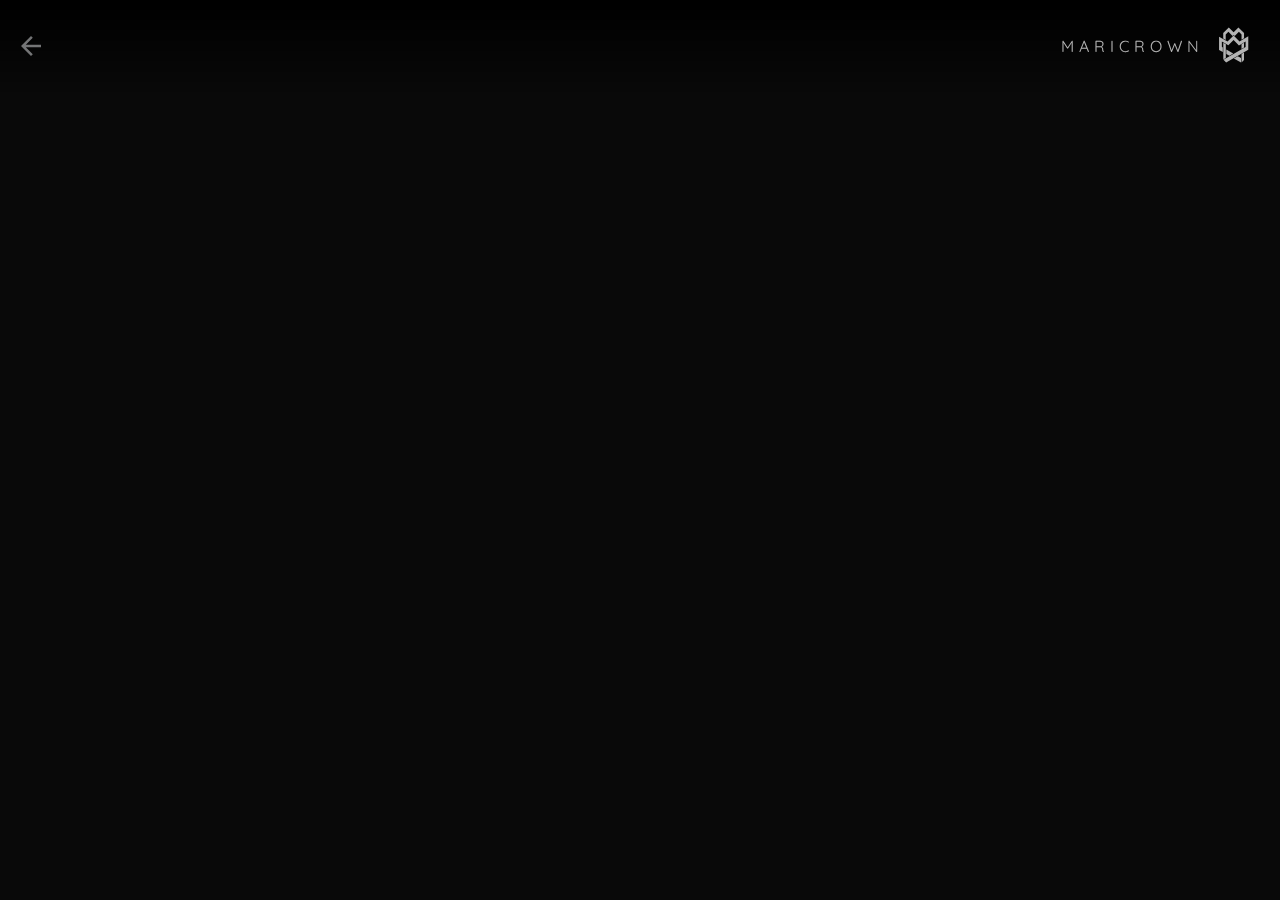
==== toDoListApp/index.html @ 6d2681cc "fixed weather app responsiveness" ====
<!DOCTYPE html>
<html lang="en">
<head>
    <meta charset="UTF-8">
    <meta name="viewport" content="width=device-width, initial-scale=1.0">
    <link rel="icon" href="../assets/favicon.svg">
    <title>Maricrown | ToDoList</title>
    <link rel="stylesheet" href="./style.css">
    <link rel="stylesheet" href="../style.css">
</head>
<body>
    <nav>
        <a onclick="window.history.go(-1); return false;" style="margin: 0; margin-right: auto;">
            <svg class="returnArrow" xmlns="http://www.w3.org/2000/svg" height="30px" viewBox="0 -960 960 960" width="30px" fill="#e8eaed"><path d="m313-440 224 224-57 56-320-320 320-320 57 56-224 224h487v80H313Z"/></svg>
        </a>
        <abbr title="Go to maricrow.com" style="text-decoration: none;">
            <a href="https://maricrown.com" tool>
                MARICROWN
                <svg class="home-link" width="60" height="60" viewBox="0 0 1080 1080" xmlns="http://www.w3.org/2000/svg"  fill="#ffffff">
                    <path d="m 271.32834,611.82483 67.06336,37.33589 V 565.1394 l -16.94839,-9.78516 v -95.27702 l 116.43841,67.22575 94.57549,-94.57549 96.50032,96.50032 120.286,-69.44716 v 97.59388 L 350.22107,787.75025 398.72576,836.25494 797.00577,606.30786 V 366.60232 L 639.60169,457.47961 533.06877,350.94668 423.59073,460.42471 271.36391,372.53651 Z" />
                    <path d="M 392.67901,755.38923 V 507.85714 l -45.28132,-26.14318 10e-4,299.81535 z" />
                    <path d="m 457.61418,716.2532 68.80445,-39.72427 -124.31592,-71.77383 -0.0201,80.47927 z" />
                    <path d="m 606.48263,723.93304 60.06021,32.54526 v 81.79679 L 537.47095,763.76013 Z" />
                    <path d="M 675.90569,836.67369 V 684.47936 l 44.02952,-25.42045 v 133.24383 z" />
                    <path d="m 720.5,483 -45.04511,26.0068 V 592 l 45.02662,-25.99613 z" />
                    <path d="m 675.75,428 45.02179,-25.99335 V 307.75 L 619.88589,206.8641 532.875,293.875 446,207 346,307 v 98.75 l 44.76282,25.84382 V 334.25 L 439.75641,285.25641 514,359.5 l 18.75,-18.75 19.625,19.625 75.75,-75.75 L 675.5,332 Z" />
                </svg>
            </a>
        </abbr>
    </nav>
</body>
</html>
---- style.css ----
@import url('https://fonts.googleapis.com/css?family=Quicksand');
*{
    margin: 0;
    padding: 0;
    transition: background-color .3s, width.3s, height .3s;
    
} 
body{
    color: white;
    width: 100vw;
    height: 100vh;
    font-family: 'Quicksand';
    background-color:  rgb(9, 9, 9);
    justify-content: center;
    align-items: center;
    display: flex;
    text-align: center;
}

.content{
    width: 100vw;
    height: 100vh;
    align-content: center;
    padding-inline: 3rem;
}

nav{
    color: white;
    position: fixed;
    display: flex;
    flex-direction: row;
    justify-content: flex-end;
    backdrop-filter: blur(1px);
    padding: 1rem;
    top: 0;
    left: 0;
    right: 0;
    height: fit-content;
    z-index: 2;
    text-transform: uppercase;
    letter-spacing: 3px;
    background: linear-gradient(black,transparent);
    align-items: center;
}

nav .returnArrow{
    cursor: pointer;
    float: left;
    margin-right: auto;
    opacity: .7;
    transition: all .5s;
}
nav .returnArrow:hover{
    opacity: 1;
    fill: #de9a34;
}

nav a{
    display: flex;
    height: fit-content;
    color: white;
    text-decoration: none;
    letter-spacing:5px;
    align-items: center;
    opacity: .7;
    transition: all .3s;
    margin-left: auto;
}
nav a:hover{
    opacity: 1;
    letter-spacing: 8px;
}

.projectCard{
    margin-top: 1rem;
    cursor: pointer;
    max-width: 48vw;
    display: flex;
    flex-direction: row;
    color: white;
    width: fit-content;
    opacity: .6;
    transition: .3s;
}
.projectCard h3{
    transition: all .3s;
}
.projectCard a{
    text-decoration: none;
    color: white;
    display: flex;
}
.projectCard:hover {
    opacity: 1;
    transform: translateY(-20%);
}
.projectCard:active{
    color: #de9a34;
}

.projectCard:hover h3{
    letter-spacing: 8px;
    text-decoration: line-through;
    color: #de9a34;
}

.projectNumber{
    font-size: 50px;
    margin-right: 1rem;
}

.projectDetails{
    text-align: left;
    align-content: center;
    text-transform: uppercase;
    letter-spacing: 5px;
}
.projectDetails p{
    font-size: 10px;
}

@media (max-width: 1000px){
    .projectCard{
        max-width: 100%;
    }    
}
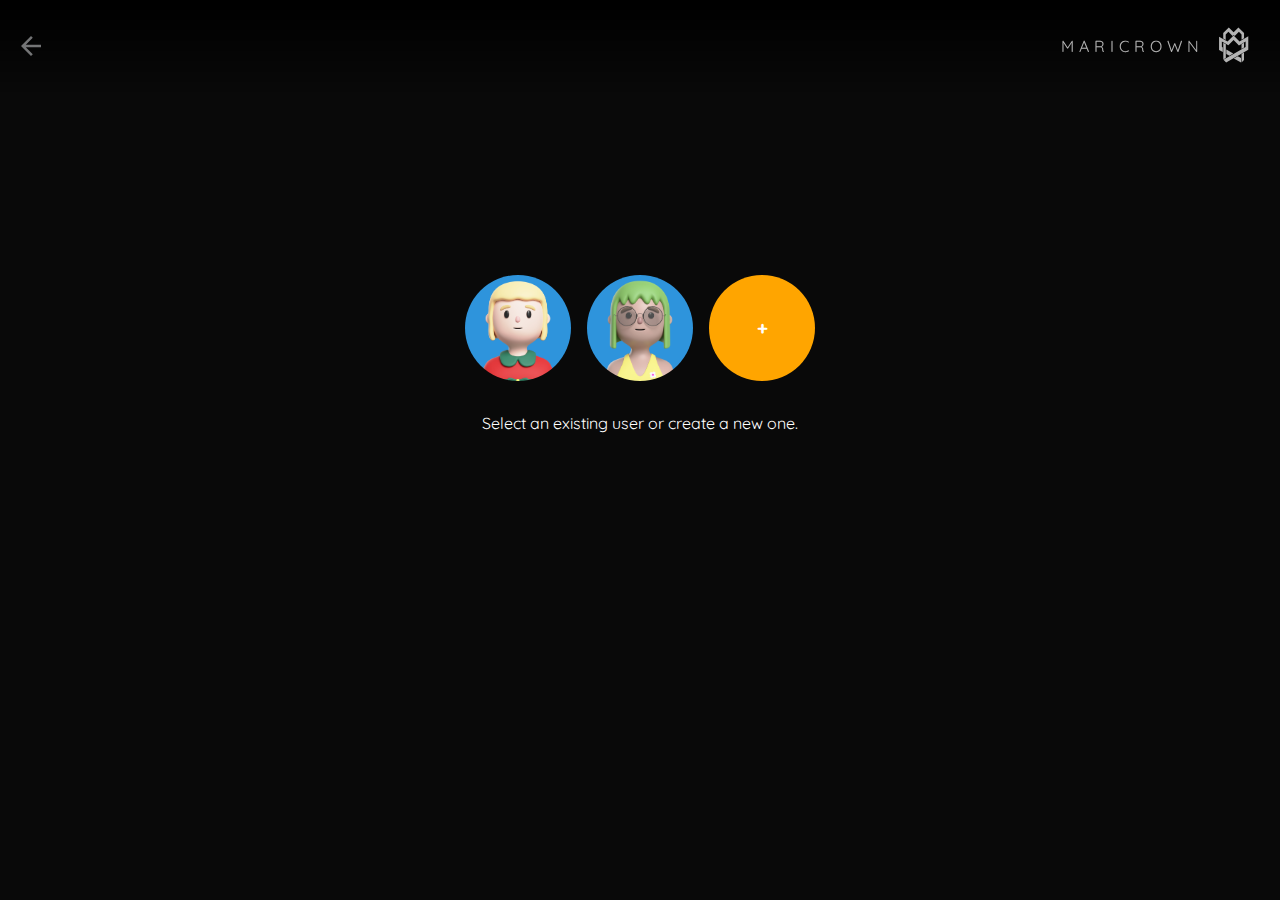
==== commit 9599e60d: "ToDoListApp update" ====
--- a/toDoListApp/index.html
+++ b/toDoListApp/index.html
@@ -9,6 +9,17 @@
     <link rel="stylesheet" href="../style.css">
 </head>
 <body>
+    <div id="alertOverlay" class="alert">
+        <div class="alertContent">
+            <div id="alertMessage" class="alertMessage">
+                Message goes here!
+            </div>
+            <div class="alertOptions">
+                <button class="customButton expanded" onclick="toggleAlertOverlay()"><img src="../assets/closingX.svg"/>Cancel</button>
+                <button id="alertOkButton" class="customButton expanded"><img src="../assets/check.svg"/>Ok</button>
+            </div>
+        </div>
+    </div>
     <nav>
         <a onclick="window.history.go(-1); return false;" style="margin: 0; margin-right: auto;">
             <svg class="returnArrow" xmlns="http://www.w3.org/2000/svg" height="30px" viewBox="0 -960 960 960" width="30px" fill="#e8eaed"><path d="m313-440 224 224-57 56-320-320 320-320 57 56-224 224h487v80H313Z"/></svg>
@@ -28,5 +39,103 @@
             </a>
         </abbr>
     </nav>
+    <div class="toDoListApp">
+        <div id="loginView" class="login">
+            <div class="row">
+                <div id="loginUserThumbnails" class="profiles">
+                 
+                </div>
+                <div class="newProfile" onclick="{toggleNewUserView(); toggleLoginView();}">
+                    <h3>
+                        +
+                    </h3>
+                </div>
+
+            </div>
+            <div class="loginTitle">
+                Select an existing user or create a new one.
+            </div>
+        </div>
+
+        <div id="newUserView" class="newUserView">
+            <div class="newUserViewTitle">
+                <button class="mainButton" onclick="returnFromNewUserView()">return</button>
+                Select an avatar!
+            </div>
+            <div id="availableAvatars" class="avatars">
+                <div class="avatar" style="background-image: url(../assets/avatars/1.png);" value="1.png" onclick="setSelectedAvatar('1.png')"></div>
+                <div class="avatar" style="background-image: url(../assets/avatars/2.png);" value="2.png" onclick="setSelectedAvatar('2.png')"></div>
+                <div class="avatar" style="background-image: url(../assets/avatars/3.png);" value="3.png" onclick="setSelectedAvatar('3.png')"></div>
+            </div>
+            <div class="newUserData">
+                <input id="newUserNickname" class="newUserNickname" type="text" placeholder="Enter a nickname!" maxlength="7"/>
+                <button class="mainButton" onclick="saveUser()">ok</button>
+            </div>
+        </div>
+
+        <div id="userTasksView" class="userTasks">
+            <div class="userTasksNavBar">
+                <div class="topRow">
+                    <label for="menuIsActive">
+                        <div class="taskListsMenu"></div>
+                    </label>
+                    <div class="currentUserData">
+                        <div id="currentUserAvatar" class="currentUser"></div>
+                        <div class="currentUserName">
+                            <p id="currentUserName" class="userName">userName</p>
+                            <div class="actions">
+                                <button class="customButton collapsed" onclick="editUser()"><img src="../assets/editPencil.svg"/>Edit user</button>
+                                <button class="customButton collapsed" onclick="deleteUser()"><img src="../assets/trashCan.svg"/>Delete user</button>
+                                <button class="customButton collapsed" onclick="logout()"><img src="../assets/logout.svg"/>Logout</button>
+                            </div>
+                        </div>
+                    </div>
+                </div>
+                <div class="titleWrapper">
+                    <h3 id="taskListTitle" class="taskListTitle"> Title</h3>
+                </div>
+            </div>
+            <div class="content">
+                <input id="menuIsActive" type="checkbox"/>
+                <div class="taskLists">
+                    <div id="taskListsList">
+                        
+                    </div>
+                    <button class="customButton orange" onclick="createTaskList()"><img src="../assets/add.svg"/>New Tasklist</button>
+                </div>
+                <div class="taskListDetails">
+                    <div id="listTasks" class="tasks">
+                        
+                    </div>
+                    <div id="taskActions" class="actions">
+                        <button class="customButton orange expanded" onclick="addNewTask()"><img src="../assets/add.svg"/>New Task</button>
+                        <button class="customButton orange expanded" onclick="editListTitle()"><img src="../assets/editPencil.svg"/>Edit title</button>
+                        <button class="customButton orange expanded" onclick="deleteList()"><img src="../assets/trashCan.svg"/>Delete list</button>
+                    </div>
+                </div>
+            </div>
+        </div>
+
+    </div>
+   
+    <!--div class="content">
+        <div class="leftPanel">
+            <div class="profile">
+                <div class="user"></div>
+                <div class="searchBar"></div>
+            </div>
+            <div class="lists">
+            </div>
+            <div class="listCreator">
+            </div>
+        </div>
+        <div class="rightPanel">
+            <div class="title"></div>
+            <div class="tasks"></div>
+            <button class="newTaskButton">+</button>
+        </div>
+    </div-->
+    
+    <script src="./script.js"></script>
 </body>
 </html>--- a/toDoListApp/style.css
+++ b/toDoListApp/style.css
@@ -0,0 +1,670 @@
+.toDoListApp{
+    display: flex;
+    width: 100vw;
+    flex-direction: column;
+    height: 100vh;
+    justify-content: center;
+    align-items: center;
+}
+
+.alert{
+    max-height: 0%;
+    overflow: hidden;
+    position: absolute;
+    background-color: rgba(0, 0, 0, 0.655);
+    top: 0;
+    bottom: 0;
+    left: 0;
+    right: 0;
+    z-index: 5;
+    backdrop-filter: blur(3px);
+    justify-content: center;
+    justify-items: center;
+    align-content: center;
+    align-items: center;
+}
+.alertMessage{
+    padding: 1rem;
+    padding-bottom: 0%;
+}
+.alertContent{
+    width: fit-content;
+    height: fit-content;
+    border-radius: 10px;
+    background-color: orange;
+}
+.alertOptions{
+    justify-content: right;
+    display: flex;
+    flex-direction: row;
+    padding: 1rem;
+    gap: .5rem;
+}
+
+/*=========LOGIN VIEW==========*/
+.login{
+    overflow: hidden;
+    max-height: 100%;
+    transition: all .5s ease-in-out;
+    margin-inline: 1rem;
+    width: fit-content;
+}
+
+.login .row{
+    display: flex;
+    gap: 1rem;
+    justify-items: center;
+    justify-content: center;
+    align-items: center;
+    align-content: center;
+    margin: 2rem;
+}
+.loginTitle{
+    margin-inline: 2rem;
+
+}
+
+.profiles{
+    width: fit-content;
+    height: fit-content;
+    display: flex;
+    overflow-x: scroll;
+    gap: 1rem;
+}
+
+.profile{
+    border-style: solid;
+    border-color: transparent;
+    color: transparent;
+    min-width: 100px;
+    height: 100px;
+    border-radius: 80px;
+    text-align: center;
+    align-content: center;
+    transition: .2s;
+    background-size: 110px;
+    background-position: center;
+    background-repeat: no-repeat;
+    overflow: hidden;
+    background-image: url(../assets/avatars/1.png);
+}
+
+.profile h3{
+    cursor: pointer;
+    background-color: rgba(0, 0, 0, 0.437);
+    width: 100%;
+    height: 100%;
+    opacity: 0;
+    justify-content: center;
+    align-content: center;
+    transition: .3s;
+    backdrop-filter: blur(1px);
+}
+
+.profile:hover{
+    color: white;
+    border-color: orange;
+    scale: .9;
+}
+.profile:hover h3{
+    opacity: 1;
+}
+
+.newProfile{
+    cursor: pointer;
+    border-style: solid;
+    border-color: transparent;
+    background-color: orange;
+    color: white;
+    min-width: 100px;
+    height: 100px;
+    border-radius: 80px;
+    text-align: center;
+    align-content: center;
+    transition: .2s;
+}
+.newProfile:hover{
+    scale: .9;
+    border-color: orange;
+}
+
+::-webkit-scrollbar {
+    display: none;
+    -ms-overflow-style: none;  /* IE and Edge */
+    scrollbar-width: none;  /* Firefox */
+} 
+
+@media(max-width:800px){
+    .login{
+        margin: 0%;
+        width: 100%;
+        display: flex;
+        flex-direction: column;
+    }
+    .login .row{
+        display: flex;
+        flex-direction: column;
+        gap: 0;
+    }
+
+    .profiles{
+        width: 100%;
+        display: block;
+    }
+
+    .profile{
+        border-color: rgb(9, 9, 9);
+        display: inline-block;
+        margin: .5rem;
+        max-width: 100px;
+        max-height: 100px;
+        justify-items: center;
+    }
+
+    .profile h3{
+        opacity: 1;
+        background-color: transparent;
+        background-image: linear-gradient(transparent,transparent,rgba(0, 0, 0, 0.69));
+        color: white;
+        padding-bottom: 1rem;
+        max-width: 100px;
+        max-height: 100px;
+        display: flex;
+        flex-direction: row;
+        align-items: flex-end;
+        box-sizing: border-box;
+        backdrop-filter: none;
+    }
+    .newProfile{
+        border-color: rgb(255, 255, 255);
+        margin-top: 1rem;
+    }
+}
+
+/*===============NEW USER VIEW==============*/
+/*.newUserView{
+    background-color: violet;
+    display: flex;
+    flex-direction: column;
+    flex: 1;
+    align-self: stretch;
+    margin: 5rem;
+    border-radius: 10px;
+    justify-content: center;
+    align-items: center;
+    
+    
+}*/
+.newUserView{
+    overflow: hidden;
+    max-width: 1000px;
+    max-height: 0%;
+    display: flex;
+    flex-direction: column;
+    margin: 2rem;
+    border-radius: 10px;
+    justify-content: center;
+    align-items: center;
+    transition: all .5s ease-in-out;
+   }
+
+.newUserViewTitle{
+    width: 100%;
+    margin: 1rem;
+    text-align: left;
+}
+
+.avatars{
+    width: fit-content;
+    display: block;
+}
+.avatar{
+    margin: .5rem;
+    cursor: pointer;
+    display: inline-block;
+    height: 100px;
+    width: 100px;
+    background-color: gray;
+    background-size: cover;
+    border-radius: 10px;
+    transition: .3s;
+    background-image: url(../assets/avatars/3.png);
+}
+.avatar:hover{
+    scale: 1.1;
+}
+.selected{
+    border-style: solid;
+    border-color: orange;
+    scale:1.1;
+}
+.selected:hover{
+    scale: 1;
+    border-color: orangered;
+}
+
+.newUserNickname{
+    margin-top: 2rem;
+    padding: .5rem;
+    border-radius: 60px;
+    border-style: none;
+    text-align: center;
+}
+.mainButton{
+    cursor: pointer;
+    padding: .5rem;
+    border-radius: 60px;
+    border-style: none;
+    background-color: orange;
+    color: white;
+    text-transform: uppercase;
+    transition: all .3s;
+}
+.mainButton svg{
+    fill: white;
+}
+.mainButton:hover{
+    background-color: orangered;
+    scale: .95;
+}
+@media(max-width:800px){
+    .newUserViewTitle{
+        width: fit-content;
+    }
+    
+    .newUserView{
+        margin: 1rem;
+        max-width: 98vw;
+        
+    }
+    .avatars{
+        gap: 1rem;
+        width: fit-content;
+    }
+}
+
+.userTasksNavBar{
+    position: relative;
+    background-color: orange;
+    width: 100%;
+    height: 100px;
+    box-sizing: border-box;
+    display: flex;
+    flex-direction: row;
+    box-shadow: 0px 0px 20px rgba(0, 0, 0, 0.621);
+    z-index: 4;
+}
+.userTasks{
+    height: 100vh;
+    max-height: 0%;
+    display: flex;
+    flex-direction: column;
+    flex: 1;
+    align-self: stretch;
+    margin-inline: 8rem;
+    margin-top: 6rem;
+    margin-bottom: 4rem;
+    border-radius: 10px;
+    justify-content: center;
+    align-items: center;
+    overflow: hidden;
+    position: relative;
+    transition: all .3s;
+}
+.userTasks .content{
+    position: relative;
+    background-color: purple;
+    width: 100%;
+    display: flex;
+    flex-direction: row;
+    padding: 0;
+    z-index: 3;
+}
+
+.taskLists{
+    background-color: rgb(38, 35, 35);
+    padding: 1.5rem;
+    box-sizing: border-box;
+    display: flex;
+    flex-direction: column;
+    justify-content: start;
+    align-items: start;
+    width: 300px;
+    height: 100%;
+    transition: all .3s;
+    z-index: 3;
+    box-shadow: 0px 0px 20px black;
+    overflow-y: scroll;
+    overflow-x: hidden;
+}
+.taskListDetails{
+    background-color: rgb(24, 22, 22);;
+    z-index: 2;
+    height: 100%;
+    display: grid;
+    grid-template-areas: 
+    "actions"
+    "tasks";
+    flex-direction: column;
+    flex: 1;
+    
+}
+.taskListDetails .actions{
+    overflow: hidden;
+    position: relative;
+    grid-area: actions;
+    display: flex;
+    flex-direction: row;
+    gap: .5rem;
+    justify-content: center;
+    height: min-content;
+    padding-top: 1rem;
+    transition: all .3s;
+}
+
+.tasks{
+    position: absolute;
+    grid-area: tasks;
+    min-height: 100%;
+    height: 100%;
+    padding: 2rem;
+    padding-top: 4rem;
+    box-sizing: border-box;
+    text-align: left;
+    overflow: auto;
+    display: flex;
+    flex-direction: column;
+    gap: 1rem;
+
+}
+.task{
+    display: flex;
+    flex-direction: row;
+    justify-content: flex-start;
+    align-items: flex-start;
+}
+.task input{
+    cursor: pointer;
+    margin-top: .3rem;
+    margin-right: .8rem;
+    scale: 1.3;
+}
+
+.task input:checked ~ p{
+    color: orangered;
+    text-decoration: line-through;
+}
+
+.task p{
+    width: auto;
+    height: auto;
+    margin-right: 1rem;
+}
+.selecteduser{
+    padding: 1rem;
+}
+.currentUserData{
+    overflow: hidden;
+    display: flex;
+    width: 300px;
+    flex-direction: row;
+    align-items: flex-start;
+    align-items: center;
+    max-width: 400px;
+    box-sizing: border-box;
+    padding:1rem 2rem 1rem 1.5rem;
+}
+.taskListTitle{
+    field-sizing: content;
+    color: white;
+    word-break: break-word;
+    font-family: 'Quicksand';
+    background-color: transparent;
+    text-align: center;
+    font-size: larger;
+    font-weight: bold;
+    border: 0px;
+    border-bottom: 2px;
+    border-color: transparent;
+    border-style: solid;
+    transition: all .3s;
+    resize: none;
+}
+.taskListTitle:focus {
+    background: transparent;
+    border-color: black;
+    outline: none;
+  }
+  
+.taskListTitle::placeholder{
+    color: rgba(255, 255, 255, 0.493);
+    text-align: center;
+    justify-content: center;
+    justify-items: center;
+    align-content: center;
+    align-items: center;
+
+}
+
+.titleWrapper{
+    width: 100%;
+    padding-inline: 1rem;
+    box-sizing: border-box;
+    justify-content: center;
+    align-content: center;
+    text-align: center;
+}
+
+
+.currentUserData .actions{
+    display: flex;
+    flex-direction: row;
+    gap: .3rem;
+    bottom: 0;
+    position: relative;
+}
+.currentUserName{
+    max-width: 170px;
+    height: 100%;
+    display: flex;
+    flex-direction: column;
+    margin-left: .8rem;
+    text-align: left;
+}
+.userName{
+    max-width:120px;
+    background-color: transparent;
+    border: 0px;
+    border-bottom: 2px;
+    border-style: solid;
+    border-color: transparent;
+    font-size: 18px;
+    color: white;
+    transition: all .3s;
+    margin-bottom: .3rem;
+}
+.userName::placeholder { /* Edge 12-18 */
+    color: white;
+    opacity: .5;
+  }
+.userName:focus {
+    background: transparent;
+    border-color: black;
+    outline: none;
+  }
+.customButton{
+    cursor: pointer;
+    max-width: 23px;
+    display: flex;
+    flex-direction: row;
+    overflow: hidden;
+    color: white;
+    background-color: black;
+    border-style: none;
+    padding: .25rem;
+    border-radius: 100px;
+    align-items: center;
+    text-wrap: nowrap;
+    transition: all .3s;
+}
+
+
+.customButton img{
+    width: 15px;
+    height: 15px;
+    margin-right: .3rem;
+}
+
+.customButton:hover{
+    max-width: 200px;
+    width: fit-content;
+    padding-right: .6rem;
+    background-color: rgb(33, 33, 33);
+}
+
+.customButton.expanded{
+    width: fit-content;
+    max-width: fit-content;
+    padding-right: .6rem;
+}
+.customButton.expanded:hover{
+    max-width: fit-content;
+}
+
+
+.customButton.orange{
+    background-color: rgb(218, 141, 0);
+    color: white;
+    padding-right: .5rem;
+}
+.customButton.orange:hover{
+    background-color: orangered;
+}
+
+.taskListsMenu{
+    cursor: pointer;
+    height: 0px;
+    width: 0px;
+    margin-right: 0rem;
+    background-image: url(../assets/hamburguerMenu.svg);
+    background-repeat: no-repeat;
+    background-size: cover;
+    background-position: center;
+    opacity: .7;
+}
+.taskListsMenu:hover{
+    scale: .9;
+    opacity: 1;
+}
+
+.currentUser{
+    background-color: red;
+    width: 50px;
+    height: 50px;
+    border-radius: 80px;
+    border-style: solid;
+    border-color: transparent;
+    background-size: 120%;
+    background-repeat: no-repeat;
+    background-position: center;
+    background-image: url(../assets/avatars/2.png);
+}
+.currentUser:hover{
+    border-color: orange;
+}
+
+#menuIsActive{
+    display: none;
+}
+
+.taskList{
+    cursor: pointer;
+    margin-bottom:1rem;
+    text-align: left;
+    text-transform: capitalize;
+    transition: all .3s;
+
+}
+.taskList:hover{
+    font-weight: bold;
+    transform: translateX(5px);
+}
+.taskList.selectedList{
+    font-weight: bold;
+    transform: translateX(5px);
+}
+@media(max-width: 1100px){
+    .customButton.collapsed{
+        max-width: 23px;
+    }
+    
+    .customButton.expanded {
+        width: fit-content;
+        max-width: fit-content;
+    }
+    .topRow{
+        display: flex;
+        flex-direction: row;
+        padding: 0%;
+        margin: 0%;
+        align-items: center;
+    }
+    .userTasks{
+        margin-inline: 2rem;
+        margin-top: 5rem;
+        margin-bottom: 2rem;
+    }
+    .userTasksNavBar{
+        height: fit-content;
+        flex-direction: column;
+    }
+    .taskListsMenu{
+        height: 30px;
+        width: 30px;
+        margin-left: 1rem;
+        background-image: url(../assets/hamburguerMenu.svg);
+        background-repeat: no-repeat;
+        background-size: cover;
+        background-position: center;
+        float: left;
+    }    
+
+    .currentUserData{
+        margin-inline: auto;
+        align-self: stretch;
+        flex: 1;
+        height: inherit;
+        width: 100%;
+        justify-content: center;
+
+    }
+    .taskLists{
+        position: absolute;
+        width: 100%;
+        height: 100%;
+        left: -120%;
+    }
+
+    .taskListTitle{
+        overflow-wrap: break-word;
+        margin-bottom: 1rem;
+        margin-inline: 1rem;
+        max-height: 70px;
+        overflow: scroll;
+    }
+    
+    #menuIsActive:checked ~ .taskLists{
+        left: 0;
+    }
+    .taskListDetails{
+        grid-template-areas: 
+        "tasks"   
+        "actions";
+        grid-template-rows: auto 50px;
+    }
+    .tasks{
+        height: 100%;
+        padding: 1.5rem;
+        padding-bottom: 4rem;
+    }
+}
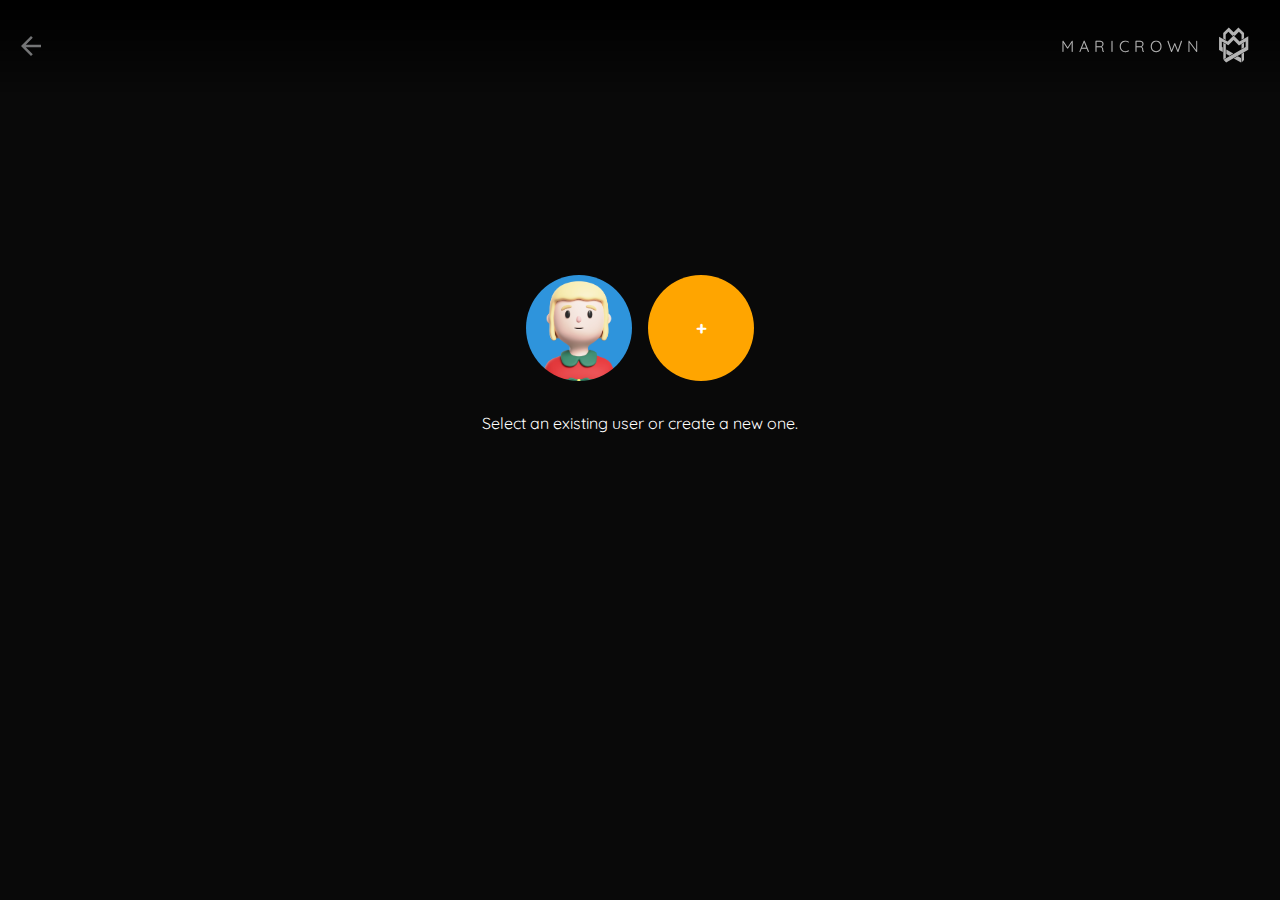
==== commit 623b9647: "Finished implementing functionality" ====
--- a/toDoListApp/index.html
+++ b/toDoListApp/index.html
@@ -108,8 +108,7 @@
                         
                     </div>
                     <div id="taskActions" class="actions">
-                        <button class="customButton orange expanded" onclick="addNewTask()"><img src="../assets/add.svg"/>New Task</button>
-                        <button class="customButton orange expanded" onclick="editListTitle()"><img src="../assets/editPencil.svg"/>Edit title</button>
+                        <button class="customButton orange expanded" onclick="createTask()"><img src="../assets/add.svg"/>New Task</button>
                         <button class="customButton orange expanded" onclick="deleteList()"><img src="../assets/trashCan.svg"/>Delete list</button>
                     </div>
                 </div>
@@ -118,23 +117,7 @@
 
     </div>
    
-    <!--div class="content">
-        <div class="leftPanel">
-            <div class="profile">
-                <div class="user"></div>
-                <div class="searchBar"></div>
-            </div>
-            <div class="lists">
-            </div>
-            <div class="listCreator">
-            </div>
-        </div>
-        <div class="rightPanel">
-            <div class="title"></div>
-            <div class="tasks"></div>
-            <button class="newTaskButton">+</button>
-        </div>
-    </div-->
+  
     
     <script src="./script.js"></script>
 </body>
--- a/toDoListApp/style.css
+++ b/toDoListApp/style.css
@@ -242,6 +242,13 @@
     scale: 1;
     border-color: orangered;
 }
+.roundedTextBox{
+    padding: .5rem;
+    margin: .5rem;
+    margin-bottom: 0;
+    border-radius: 60px;
+    border-style: none;
+}
 
 .newUserNickname{
     margin-top: 2rem;
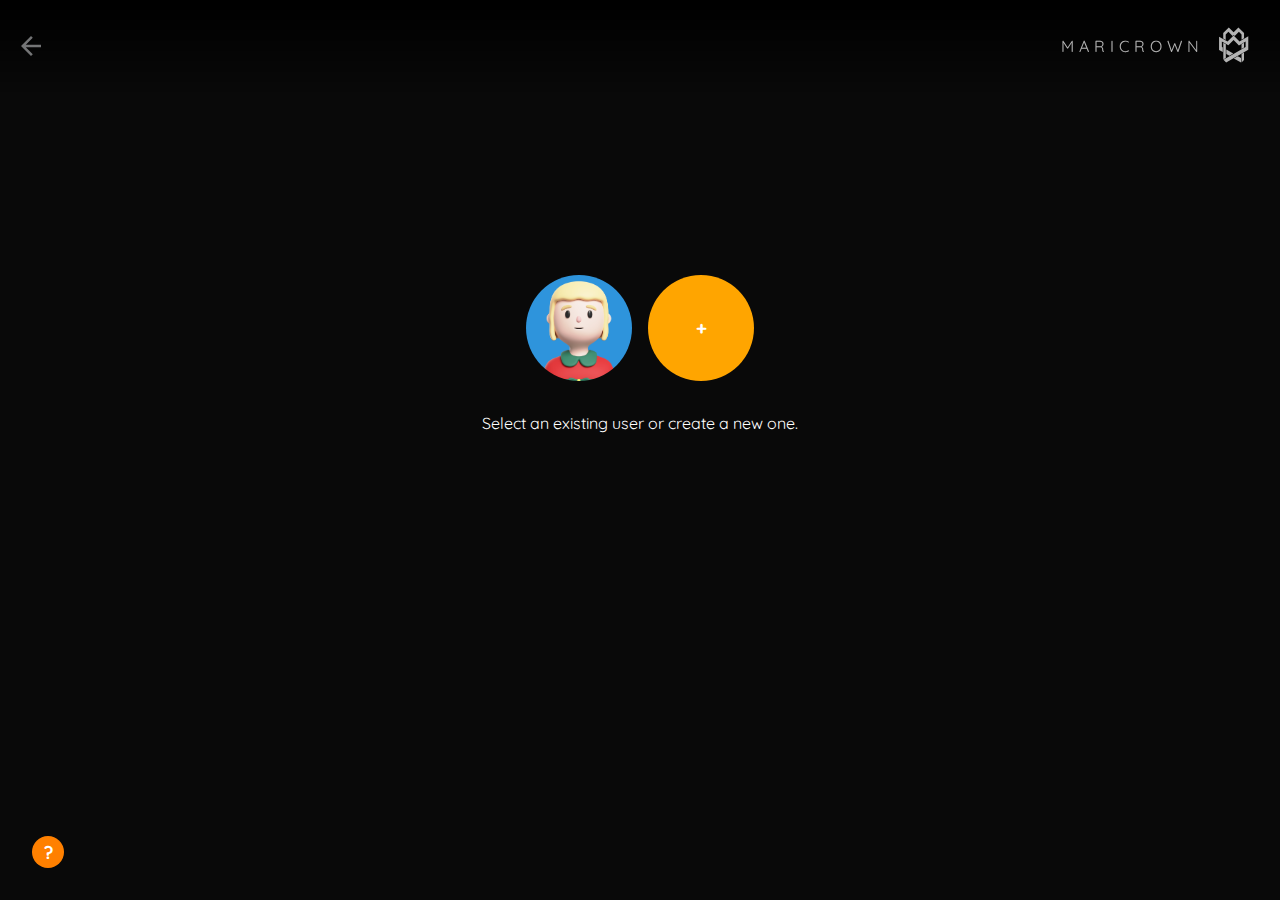
==== commit 933b070c: "Fixed various bugs" ====
--- a/toDoListApp/index.html
+++ b/toDoListApp/index.html
@@ -8,7 +8,7 @@
     <link rel="stylesheet" href="./style.css">
     <link rel="stylesheet" href="../style.css">
 </head>
-<body>
+<body style="height: fit-content;">
     <div id="alertOverlay" class="alert">
         <div class="alertContent">
             <div id="alertMessage" class="alertMessage">
@@ -39,82 +39,90 @@
             </a>
         </abbr>
     </nav>
-    <div class="toDoListApp">
-        <div id="loginView" class="login">
-            <div class="row">
-                <div id="loginUserThumbnails" class="profiles">
-                 
+    <div>
+        <div class="toDoListApp">
+            <div id="loginView" class="login">
+                <div class="row">
+                    <div id="loginUserThumbnails" class="profiles">
+                    
+                    </div>
+                    <div class="newProfile" onclick="{toggleNewUserView(); toggleLoginView();}">
+                        <h3>
+                            +
+                        </h3>
+                    </div>
+
                 </div>
-                <div class="newProfile" onclick="{toggleNewUserView(); toggleLoginView();}">
-                    <h3>
-                        +
-                    </h3>
+                <div class="loginTitle">
+                    Select an existing user or create a new one.
                 </div>
+            </div>
 
+            <div id="newUserView" class="newUserView">
+                <div class="newUserViewTitle">
+                    <button class="mainButton" onclick="returnFromNewUserView()">return</button>
+                    Select an avatar!
+                </div>
+                <div id="availableAvatars" class="avatars">
+                    <div class="avatar" style="background-image: url(../assets/avatars/1.png);" value="1.png" onclick="setSelectedAvatar('1.png')"></div>
+                    <div class="avatar" style="background-image: url(../assets/avatars/2.png);" value="2.png" onclick="setSelectedAvatar('2.png')"></div>
+                    <div class="avatar" style="background-image: url(../assets/avatars/3.png);" value="3.png" onclick="setSelectedAvatar('3.png')"></div>
+                </div>
+                <div class="newUserData">
+                    <input id="newUserNickname" class="newUserNickname" type="text" placeholder="Enter a nickname!" maxlength="7"/>
+                    <button class="mainButton" onclick="saveUser()">ok</button>
+                </div>
             </div>
-            <div class="loginTitle">
-                Select an existing user or create a new one.
-            </div>
-        </div>
 
-        <div id="newUserView" class="newUserView">
-            <div class="newUserViewTitle">
-                <button class="mainButton" onclick="returnFromNewUserView()">return</button>
-                Select an avatar!
-            </div>
-            <div id="availableAvatars" class="avatars">
-                <div class="avatar" style="background-image: url(../assets/avatars/1.png);" value="1.png" onclick="setSelectedAvatar('1.png')"></div>
-                <div class="avatar" style="background-image: url(../assets/avatars/2.png);" value="2.png" onclick="setSelectedAvatar('2.png')"></div>
-                <div class="avatar" style="background-image: url(../assets/avatars/3.png);" value="3.png" onclick="setSelectedAvatar('3.png')"></div>
-            </div>
-            <div class="newUserData">
-                <input id="newUserNickname" class="newUserNickname" type="text" placeholder="Enter a nickname!" maxlength="7"/>
-                <button class="mainButton" onclick="saveUser()">ok</button>
-            </div>
-        </div>
-
-        <div id="userTasksView" class="userTasks">
-            <div class="userTasksNavBar">
-                <div class="topRow">
-                    <label for="menuIsActive">
-                        <div class="taskListsMenu"></div>
-                    </label>
-                    <div class="currentUserData">
-                        <div id="currentUserAvatar" class="currentUser"></div>
-                        <div class="currentUserName">
-                            <p id="currentUserName" class="userName">userName</p>
-                            <div class="actions">
-                                <button class="customButton collapsed" onclick="editUser()"><img src="../assets/editPencil.svg"/>Edit user</button>
-                                <button class="customButton collapsed" onclick="deleteUser()"><img src="../assets/trashCan.svg"/>Delete user</button>
-                                <button class="customButton collapsed" onclick="logout()"><img src="../assets/logout.svg"/>Logout</button>
+            <div id="userTasksView" class="userTasks">
+                <div class="userTasksNavBar">
+                    <div class="topRow">
+                        <label for="menuIsActive">
+                            <div class="taskListsMenu"></div>
+                        </label>
+                        <div class="currentUserData">
+                            <div id="currentUserAvatar" class="currentUser"></div>
+                            <div class="currentUserName">
+                                <p id="currentUserName" class="userName">userName</p>
+                                <div class="actions">
+                                    <button class="customButton collapsed" onclick="editUser()"><img src="../assets/editPencil.svg"/>Edit user</button>
+                                    <button class="customButton collapsed" onclick="deleteUser()"><img src="../assets/trashCan.svg"/>Delete user</button>
+                                    <button class="customButton collapsed" onclick="logout()"><img src="../assets/logout.svg"/>Logout</button>
+                                </div>
                             </div>
                         </div>
                     </div>
+                    <div class="titleWrapper">
+                        <h3 id="taskListTitle" class="taskListTitle"> Title</h3>
+                    </div>
                 </div>
-                <div class="titleWrapper">
-                    <h3 id="taskListTitle" class="taskListTitle"> Title</h3>
-                </div>
-            </div>
-            <div class="content">
-                <input id="menuIsActive" type="checkbox"/>
-                <div class="taskLists">
-                    <div id="taskListsList">
-                        
+                <div class="content">
+                    <input id="menuIsActive" type="checkbox"/>
+                    <div class="taskLists">
+                        <div id="taskListsList">
+                            
+                        </div>
+                        <button class="customButton orange" onclick="createTaskList()"><img src="../assets/add.svg"/>New Tasklist</button>
                     </div>
-                    <button class="customButton orange" onclick="createTaskList()"><img src="../assets/add.svg"/>New Tasklist</button>
-                </div>
-                <div class="taskListDetails">
-                    <div id="listTasks" class="tasks">
-                        
-                    </div>
-                    <div id="taskActions" class="actions">
-                        <button class="customButton orange expanded" onclick="createTask()"><img src="../assets/add.svg"/>New Task</button>
-                        <button class="customButton orange expanded" onclick="deleteList()"><img src="../assets/trashCan.svg"/>Delete list</button>
+                    <div class="taskListDetails">
+                        <div id="listTasks" class="tasks">
+                            
+                        </div>
+                        <div id="taskActions" class="actions">
+                            <button class="customButton orange expanded" onclick="createTask()"><img src="../assets/add.svg"/>New Task</button>
+                            <button class="customButton orange expanded" onclick="deleteList()"><img src="../assets/trashCan.svg"/>Delete list</button>
+                        </div>
                     </div>
                 </div>
             </div>
+
         </div>
-
+        <div class="aboutInfo">
+            
+        </div>
+        <div class="moreInfoButton">
+            ?
+        </div>
     </div>
    
   
--- a/toDoListApp/style.css
+++ b/toDoListApp/style.css
@@ -1,3 +1,24 @@
+.aboutInfo{
+    
+}
+.moreInfoButton{
+    cursor: pointer;
+    position: absolute;
+    bottom: 2rem;
+    left: 2rem;
+    background-color: rgb(255, 128, 0);
+    color: white;
+    font-weight: bold;
+    font-size: large;
+    border-radius: 100%;
+    width: 2rem;
+    height: 2rem;
+    padding: auto;
+    text-align: center;
+    align-content: center;
+
+}
+
 .toDoListApp{
     display: flex;
     width: 100vw;
@@ -182,19 +203,6 @@
 }
 
 /*===============NEW USER VIEW==============*/
-/*.newUserView{
-    background-color: violet;
-    display: flex;
-    flex-direction: column;
-    flex: 1;
-    align-self: stretch;
-    margin: 5rem;
-    border-radius: 10px;
-    justify-content: center;
-    align-items: center;
-    
-    
-}*/
 .newUserView{
     overflow: hidden;
     max-width: 1000px;
